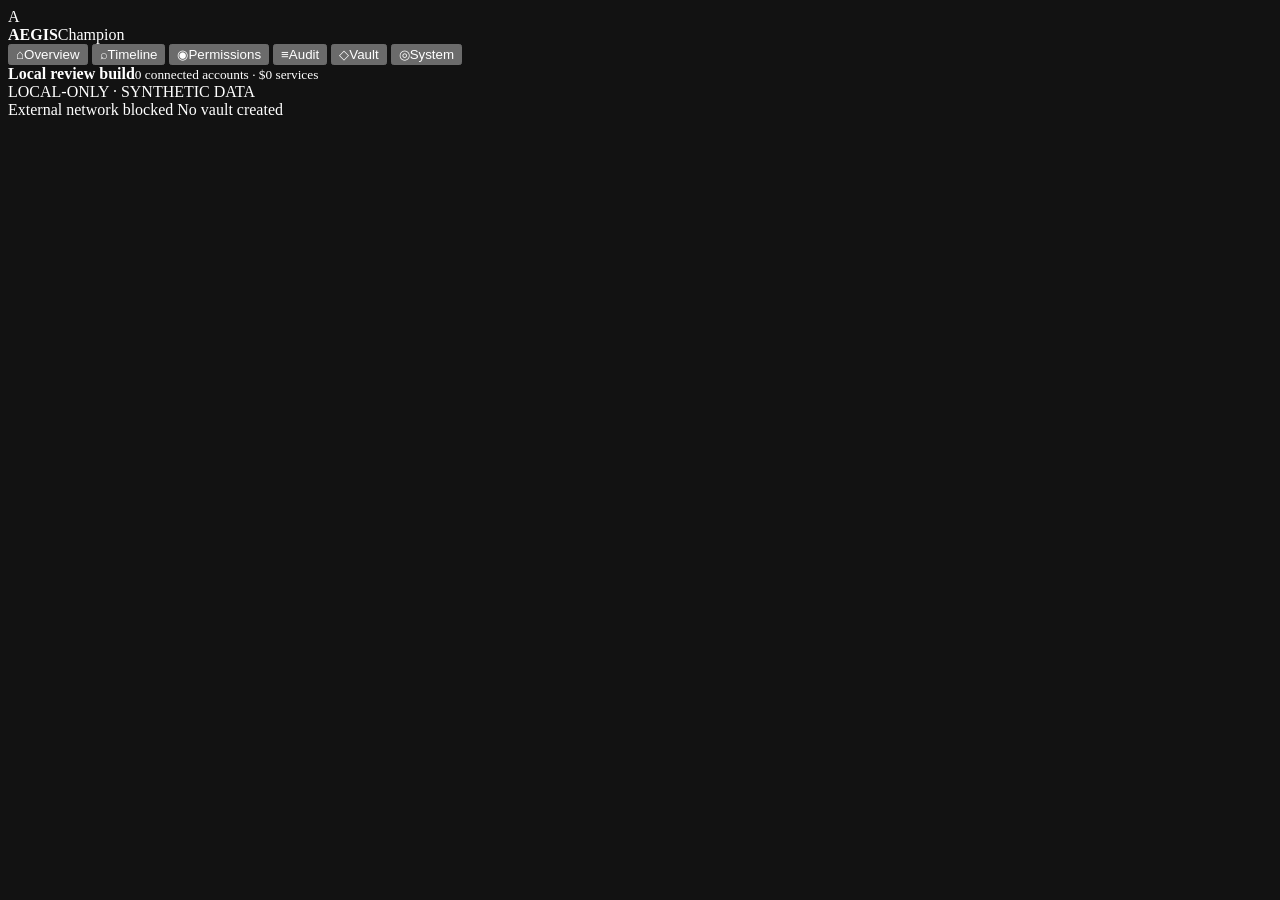
==== src/aegis-champion/index.html @ 3543caaf "Add AEGIS Champion local shell" ====
<!doctype html>
<html lang="en">
<head>
  <meta charset="utf-8">
  <meta name="viewport" content="width=device-width, initial-scale=1, viewport-fit=cover">
  <meta name="color-scheme" content="dark">
  <meta name="theme-color" content="#07101f">
  <meta name="referrer" content="no-referrer">
  <meta http-equiv="Content-Security-Policy" content="default-src 'self'; script-src 'self'; style-src 'self'; img-src 'self' data:; connect-src 'none'; object-src 'none'; base-uri 'none'; form-action 'none'; worker-src 'self'; manifest-src 'self'; frame-ancestors 'none'">
  <title>AEGIS Champion Local Core</title>
  <link rel="manifest" href="./manifest.webmanifest">
  <link rel="icon" href="./icon.svg" type="image/svg+xml">
  <link rel="stylesheet" href="./champion.css">
</head>
<body>
  <div class="aurora" aria-hidden="true"></div>
  <div class="app-shell">
    <aside class="sidebar">
      <div class="brand">
        <div class="brand-mark">A</div>
        <div><strong>AEGIS</strong><span>Champion</span></div>
      </div>
      <nav aria-label="Primary">
        <button class="nav-button active" data-view="overview"><span>⌂</span>Overview</button>
        <button class="nav-button" data-view="timeline"><span>⌕</span>Timeline</button>
        <button class="nav-button" data-view="permissions"><span>◉</span>Permissions</button>
        <button class="nav-button" data-view="audit"><span>≡</span>Audit</button>
        <button class="nav-button" data-view="vault"><span>◇</span>Vault</button>
        <button class="nav-button" data-view="system"><span>◎</span>System</button>
      </nav>
      <div class="sidebar-footer">
        <span class="status-dot"></span>
        <div><strong>Local review build</strong><small>0 connected accounts · $0 services</small></div>
      </div>
    </aside>

    <main>
      <div class="topbar">
        <div class="sandbox-badge">LOCAL-ONLY · SYNTHETIC DATA</div>
        <div class="topbar-status">
          <span id="network-status">External network blocked</span>
          <span id="vault-status">Loading vault status</span>
        </div>
      </div>
      <section id="overview-view" class="view"></section>
      <section id="timeline-view" class="view" hidden></section>
      <section id="permissions-view" class="view" hidden></section>
      <section id="audit-view" class="view" hidden></section>
      <section id="vault-view" class="view" hidden></section>
      <section id="system-view" class="view" hidden></section>
    </main>
  </div>
  <noscript>AEGIS Champion requires JavaScript for this local review build.</noscript>
  <script type="module" src="./champion.mjs"></script>
  <script type="module" src="../aegis-synthetic-coach/vault-ui.mjs"></script>
  <script type="module" src="../aegis-synthetic-coach/sw-status.mjs"></script>
</body>
</html>
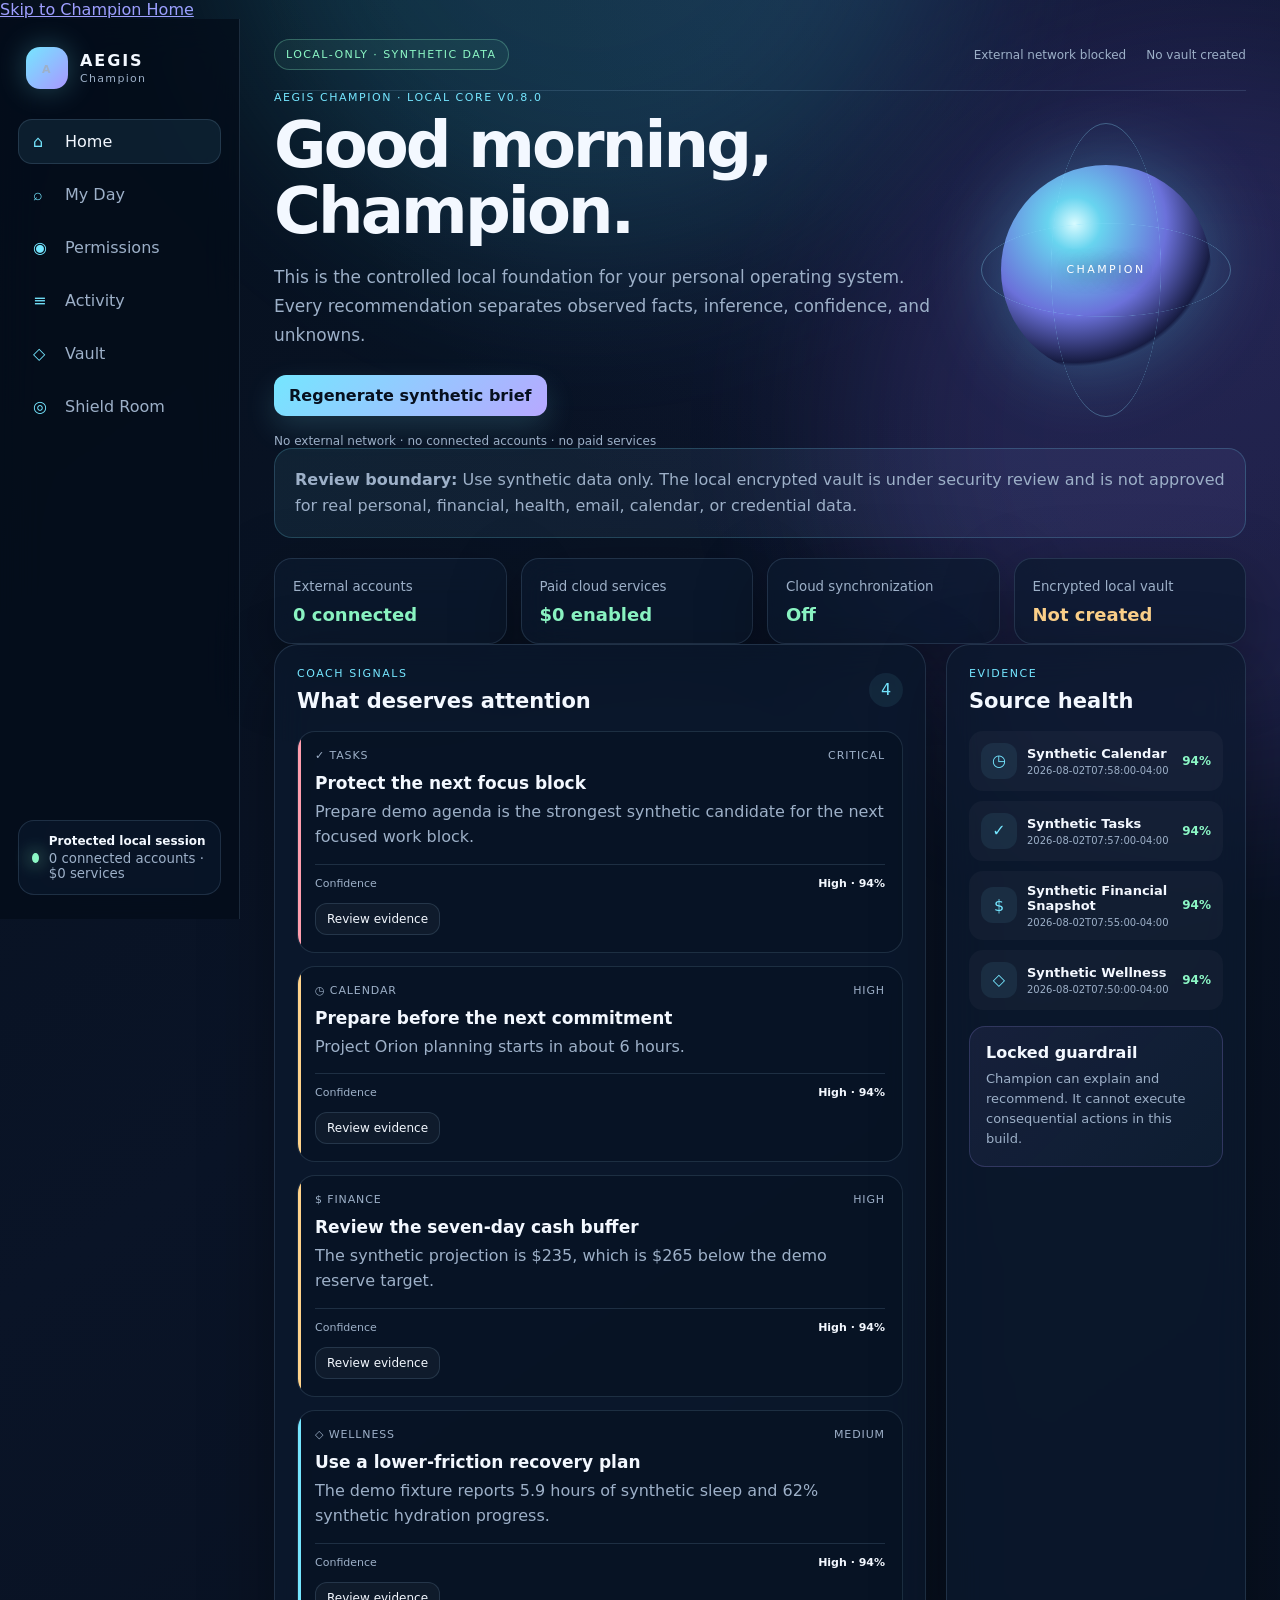
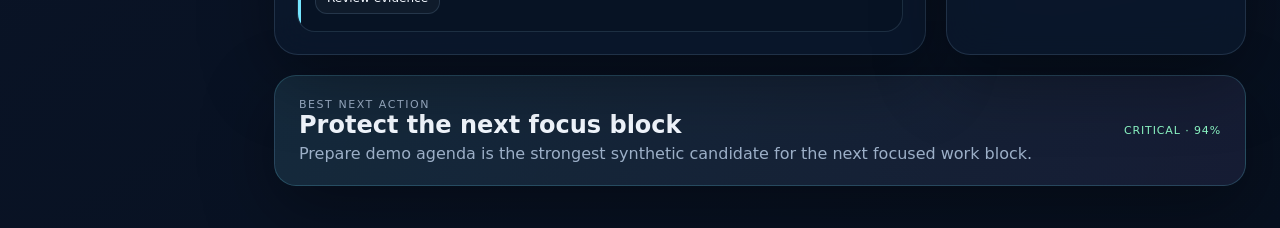
==== commit 6a5813c7: "Redesign Champion shell as welcome-first Home" ====
--- a/src/aegis-champion/index.html
+++ b/src/aegis-champion/index.html
@@ -7,49 +7,61 @@
   <meta name="theme-color" content="#07101f">
   <meta name="referrer" content="no-referrer">
   <meta http-equiv="Content-Security-Policy" content="default-src 'self'; script-src 'self'; style-src 'self'; img-src 'self' data:; connect-src 'none'; object-src 'none'; base-uri 'none'; form-action 'none'; worker-src 'self'; manifest-src 'self'; frame-ancestors 'none'">
-  <title>AEGIS Champion Local Core</title>
+  <title>AEGIS Champion Home</title>
   <link rel="manifest" href="./manifest.webmanifest">
   <link rel="icon" href="./icon.svg" type="image/svg+xml">
   <link rel="stylesheet" href="./champion.css">
 </head>
 <body>
+  <a class="skip-link" href="#overview-view">Skip to Champion Home</a>
   <div class="aurora" aria-hidden="true"></div>
+  <div class="star-field" aria-hidden="true"></div>
+  <div class="ambient-glow ambient-glow-one" aria-hidden="true"></div>
+  <div class="ambient-glow ambient-glow-two" aria-hidden="true"></div>
+
   <div class="app-shell">
     <aside class="sidebar">
       <div class="brand">
-        <div class="brand-mark">A</div>
+        <div class="brand-mark"><span>A</span></div>
         <div><strong>AEGIS</strong><span>Champion</span></div>
       </div>
+
       <nav aria-label="Primary">
-        <button class="nav-button active" data-view="overview"><span>⌂</span>Overview</button>
-        <button class="nav-button" data-view="timeline"><span>⌕</span>Timeline</button>
+        <button class="nav-button active" data-view="overview"><span>⌂</span>Home</button>
+        <button class="nav-button" data-view="timeline"><span>⌕</span>My Day</button>
         <button class="nav-button" data-view="permissions"><span>◉</span>Permissions</button>
-        <button class="nav-button" data-view="audit"><span>≡</span>Audit</button>
+        <button class="nav-button" data-view="audit"><span>≡</span>Activity</button>
         <button class="nav-button" data-view="vault"><span>◇</span>Vault</button>
-        <button class="nav-button" data-view="system"><span>◎</span>System</button>
+        <button class="nav-button" data-view="system"><span>◎</span>Shield Room</button>
       </nav>
+
       <div class="sidebar-footer">
         <span class="status-dot"></span>
-        <div><strong>Local review build</strong><small>0 connected accounts · $0 services</small></div>
+        <div><strong>Protected local session</strong><small>0 connected accounts · $0 services</small></div>
       </div>
     </aside>
 
     <main>
       <div class="topbar">
-        <div class="sandbox-badge">LOCAL-ONLY · SYNTHETIC DATA</div>
+        <div class="sandbox-badge">
+          <span class="badge-spark"></span>
+          <span>LOCAL-ONLY · SYNTHETIC DATA</span>
+        </div>
         <div class="topbar-status">
           <span id="network-status">External network blocked</span>
           <span id="vault-status">Loading vault status</span>
         </div>
       </div>
-      <section id="overview-view" class="view"></section>
-      <section id="timeline-view" class="view" hidden></section>
-      <section id="permissions-view" class="view" hidden></section>
-      <section id="audit-view" class="view" hidden></section>
-      <section id="vault-view" class="view" hidden></section>
-      <section id="system-view" class="view" hidden></section>
+
+      <section id="overview-view" class="view" tabindex="-1"></section>
+      <section id="timeline-view" class="view" hidden tabindex="-1"></section>
+      <section id="permissions-view" class="view" hidden tabindex="-1"></section>
+      <section id="audit-view" class="view" hidden tabindex="-1"></section>
+      <section id="vault-view" class="view" hidden tabindex="-1"></section>
+      <section id="system-view" class="view" hidden tabindex="-1"></section>
     </main>
   </div>
+
   <noscript>AEGIS Champion requires JavaScript for this local review build.</noscript>
   <script type="module" src="./champion.mjs"></script>
   <script type="module" src="../aegis-synthetic-coach/vault-ui.mjs"></script>
--- a/src/aegis-champion/champion.css
+++ b/src/aegis-champion/champion.css
@@ -0,0 +1,135 @@
+@import url('../aegis-synthetic-coach/styles.css');
+@import url('../aegis-synthetic-coach/vault.css');
+
+.system-grid,
+.readiness-grid {
+  display: grid;
+  grid-template-columns: repeat(4, minmax(0, 1fr));
+  gap: 14px;
+}
+
+.status-card,
+.readiness-card {
+  border: 1px solid var(--line);
+  border-radius: 18px;
+  padding: 18px;
+  background: var(--panel);
+  backdrop-filter: blur(18px);
+  box-shadow: var(--shadow);
+}
+
+.status-card small,
+.readiness-card small {
+  display: block;
+  color: var(--muted);
+  margin-bottom: 8px;
+  line-height: 1.45;
+}
+
+.status-card strong,
+.readiness-card strong {
+  font-size: 18px;
+}
+
+.status-card strong.safe,
+.readiness-card strong.safe {
+  color: var(--mint);
+}
+
+.status-card strong.locked,
+.readiness-card strong.locked {
+  color: var(--warning);
+}
+
+.champion-intro {
+  margin-bottom: 20px;
+  padding: 18px 20px;
+  border-radius: 18px;
+  border: 1px solid rgba(117, 230, 255, .2);
+  background: linear-gradient(115deg, rgba(117, 230, 255, .08), rgba(169, 151, 255, .07));
+}
+
+.champion-intro p {
+  margin: 0;
+  color: var(--muted);
+  line-height: 1.6;
+}
+
+.system-section {
+  margin-top: 22px;
+  padding: 22px;
+  border: 1px solid var(--line);
+  border-radius: 22px;
+  background: var(--panel);
+}
+
+.system-section h2 {
+  margin-bottom: 8px;
+}
+
+.system-section > p {
+  color: var(--muted);
+  line-height: 1.6;
+}
+
+.system-list {
+  display: grid;
+  gap: 10px;
+  margin-top: 16px;
+}
+
+.system-list article {
+  display: grid;
+  grid-template-columns: 34px minmax(0, 1fr) auto;
+  gap: 12px;
+  align-items: center;
+  padding: 13px 14px;
+  border: 1px solid var(--line);
+  border-radius: 14px;
+  background: rgba(255, 255, 255, .025);
+}
+
+.system-list article > span:first-child {
+  width: 34px;
+  height: 34px;
+  display: grid;
+  place-items: center;
+  border-radius: 11px;
+  color: var(--cyan);
+  background: rgba(117, 230, 255, .08);
+}
+
+.system-list strong,
+.system-list small {
+  display: block;
+}
+
+.system-list small {
+  margin-top: 4px;
+  color: var(--muted);
+}
+
+.system-state {
+  color: var(--mint);
+  font-size: 11px;
+  letter-spacing: .08em;
+  text-transform: uppercase;
+}
+
+@media (max-width: 1100px) {
+  .system-grid,
+  .readiness-grid {
+    grid-template-columns: repeat(2, minmax(0, 1fr));
+  }
+}
+
+@media (max-width: 620px) {
+  .system-grid,
+  .readiness-grid {
+    grid-template-columns: 1fr;
+  }
+
+  .topbar-status {
+    display: none;
+  }
+}
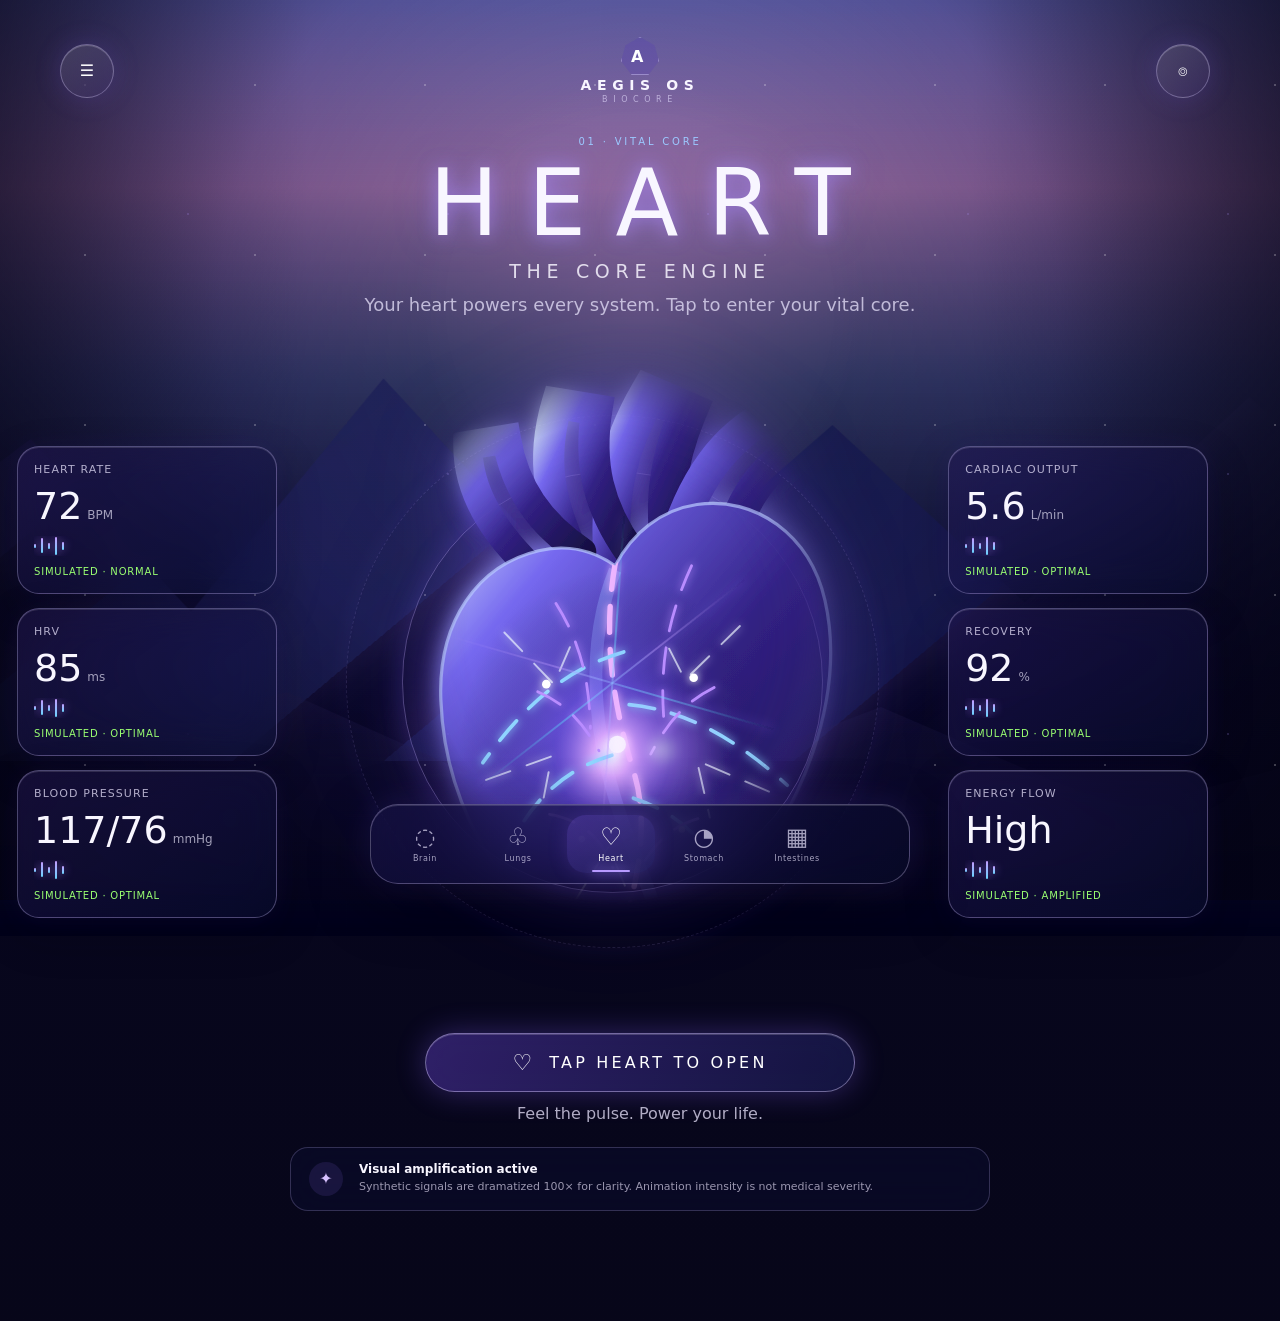
==== commit 081a71c0: "Build interactive AEGIS BioCore Heart gateway" ====
--- a/src/aegis-champion/index.html
+++ b/src/aegis-champion/index.html
@@ -4,16 +4,16 @@
   <meta charset="utf-8">
   <meta name="viewport" content="width=device-width, initial-scale=1, viewport-fit=cover">
   <meta name="color-scheme" content="dark">
-  <meta name="theme-color" content="#07101f">
+  <meta name="theme-color" content="#110c2f">
   <meta name="referrer" content="no-referrer">
   <meta http-equiv="Content-Security-Policy" content="default-src 'self'; script-src 'self'; style-src 'self'; img-src 'self' data:; connect-src 'none'; object-src 'none'; base-uri 'none'; form-action 'none'; worker-src 'self'; manifest-src 'self'; frame-ancestors 'none'">
-  <title>AEGIS Champion Home</title>
+  <title>AEGIS BioCore Heart</title>
   <link rel="manifest" href="./manifest.webmanifest">
   <link rel="icon" href="./icon.svg" type="image/svg+xml">
   <link rel="stylesheet" href="./champion.css">
 </head>
 <body>
-  <a class="skip-link" href="#overview-view">Skip to Champion Home</a>
+  <a class="skip-link" href="#overview-view">Skip to Heart Core</a>
   <div class="aurora" aria-hidden="true"></div>
   <div class="star-field" aria-hidden="true"></div>
   <div class="ambient-glow ambient-glow-one" aria-hidden="true"></div>
@@ -23,11 +23,11 @@
     <aside class="sidebar">
       <div class="brand">
         <div class="brand-mark"><span>A</span></div>
-        <div><strong>AEGIS</strong><span>Champion</span></div>
+        <div><strong>AEGIS</strong><span>BioCore</span></div>
       </div>
 
       <nav aria-label="Primary">
-        <button class="nav-button active" data-view="overview"><span>⌂</span>Home</button>
+        <button class="nav-button active" data-view="overview"><span>♡</span>Heart Core</button>
         <button class="nav-button" data-view="timeline"><span>⌕</span>My Day</button>
         <button class="nav-button" data-view="permissions"><span>◉</span>Permissions</button>
         <button class="nav-button" data-view="audit"><span>≡</span>Activity</button>
@@ -37,7 +37,7 @@
 
       <div class="sidebar-footer">
         <span class="status-dot"></span>
-        <div><strong>Protected local session</strong><small>0 connected accounts · $0 services</small></div>
+        <div><strong>Protected BioCore session</strong><small>0 connected accounts · $0 services</small></div>
       </div>
     </aside>
 
@@ -62,7 +62,7 @@
     </main>
   </div>
 
-  <noscript>AEGIS Champion requires JavaScript for this local review build.</noscript>
+  <noscript>AEGIS BioCore requires JavaScript for this local review build.</noscript>
   <script type="module" src="./champion.mjs"></script>
   <script type="module" src="../aegis-synthetic-coach/vault-ui.mjs"></script>
   <script type="module" src="../aegis-synthetic-coach/sw-status.mjs"></script>
--- a/src/aegis-champion/champion.css
+++ b/src/aegis-champion/champion.css
@@ -1,135 +1,7 @@
 @import url('../aegis-synthetic-coach/styles.css');
 @import url('../aegis-synthetic-coach/vault.css');
-
-.system-grid,
-.readiness-grid {
-  display: grid;
-  grid-template-columns: repeat(4, minmax(0, 1fr));
-  gap: 14px;
-}
-
-.status-card,
-.readiness-card {
-  border: 1px solid var(--line);
-  border-radius: 18px;
-  padding: 18px;
-  background: var(--panel);
-  backdrop-filter: blur(18px);
-  box-shadow: var(--shadow);
-}
-
-.status-card small,
-.readiness-card small {
-  display: block;
-  color: var(--muted);
-  margin-bottom: 8px;
-  line-height: 1.45;
-}
-
-.status-card strong,
-.readiness-card strong {
-  font-size: 18px;
-}
-
-.status-card strong.safe,
-.readiness-card strong.safe {
-  color: var(--mint);
-}
-
-.status-card strong.locked,
-.readiness-card strong.locked {
-  color: var(--warning);
-}
-
-.champion-intro {
-  margin-bottom: 20px;
-  padding: 18px 20px;
-  border-radius: 18px;
-  border: 1px solid rgba(117, 230, 255, .2);
-  background: linear-gradient(115deg, rgba(117, 230, 255, .08), rgba(169, 151, 255, .07));
-}
-
-.champion-intro p {
-  margin: 0;
-  color: var(--muted);
-  line-height: 1.6;
-}
-
-.system-section {
-  margin-top: 22px;
-  padding: 22px;
-  border: 1px solid var(--line);
-  border-radius: 22px;
-  background: var(--panel);
-}
-
-.system-section h2 {
-  margin-bottom: 8px;
-}
-
-.system-section > p {
-  color: var(--muted);
-  line-height: 1.6;
-}
-
-.system-list {
-  display: grid;
-  gap: 10px;
-  margin-top: 16px;
-}
-
-.system-list article {
-  display: grid;
-  grid-template-columns: 34px minmax(0, 1fr) auto;
-  gap: 12px;
-  align-items: center;
-  padding: 13px 14px;
-  border: 1px solid var(--line);
-  border-radius: 14px;
-  background: rgba(255, 255, 255, .025);
-}
-
-.system-list article > span:first-child {
-  width: 34px;
-  height: 34px;
-  display: grid;
-  place-items: center;
-  border-radius: 11px;
-  color: var(--cyan);
-  background: rgba(117, 230, 255, .08);
-}
-
-.system-list strong,
-.system-list small {
-  display: block;
-}
-
-.system-list small {
-  margin-top: 4px;
-  color: var(--muted);
-}
-
-.system-state {
-  color: var(--mint);
-  font-size: 11px;
-  letter-spacing: .08em;
-  text-transform: uppercase;
-}
-
-@media (max-width: 1100px) {
-  .system-grid,
-  .readiness-grid {
-    grid-template-columns: repeat(2, minmax(0, 1fr));
-  }
-}
-
-@media (max-width: 620px) {
-  .system-grid,
-  .readiness-grid {
-    grid-template-columns: 1fr;
-  }
-
-  .topbar-status {
-    display: none;
-  }
-}
+@import url('./champion-shell.css');
+@import url('./biocore-base.css');
+@import url('./biocore-heart.css');
+@import url('./biocore-motion.css');
+@import url('./biocore-responsive.css');
